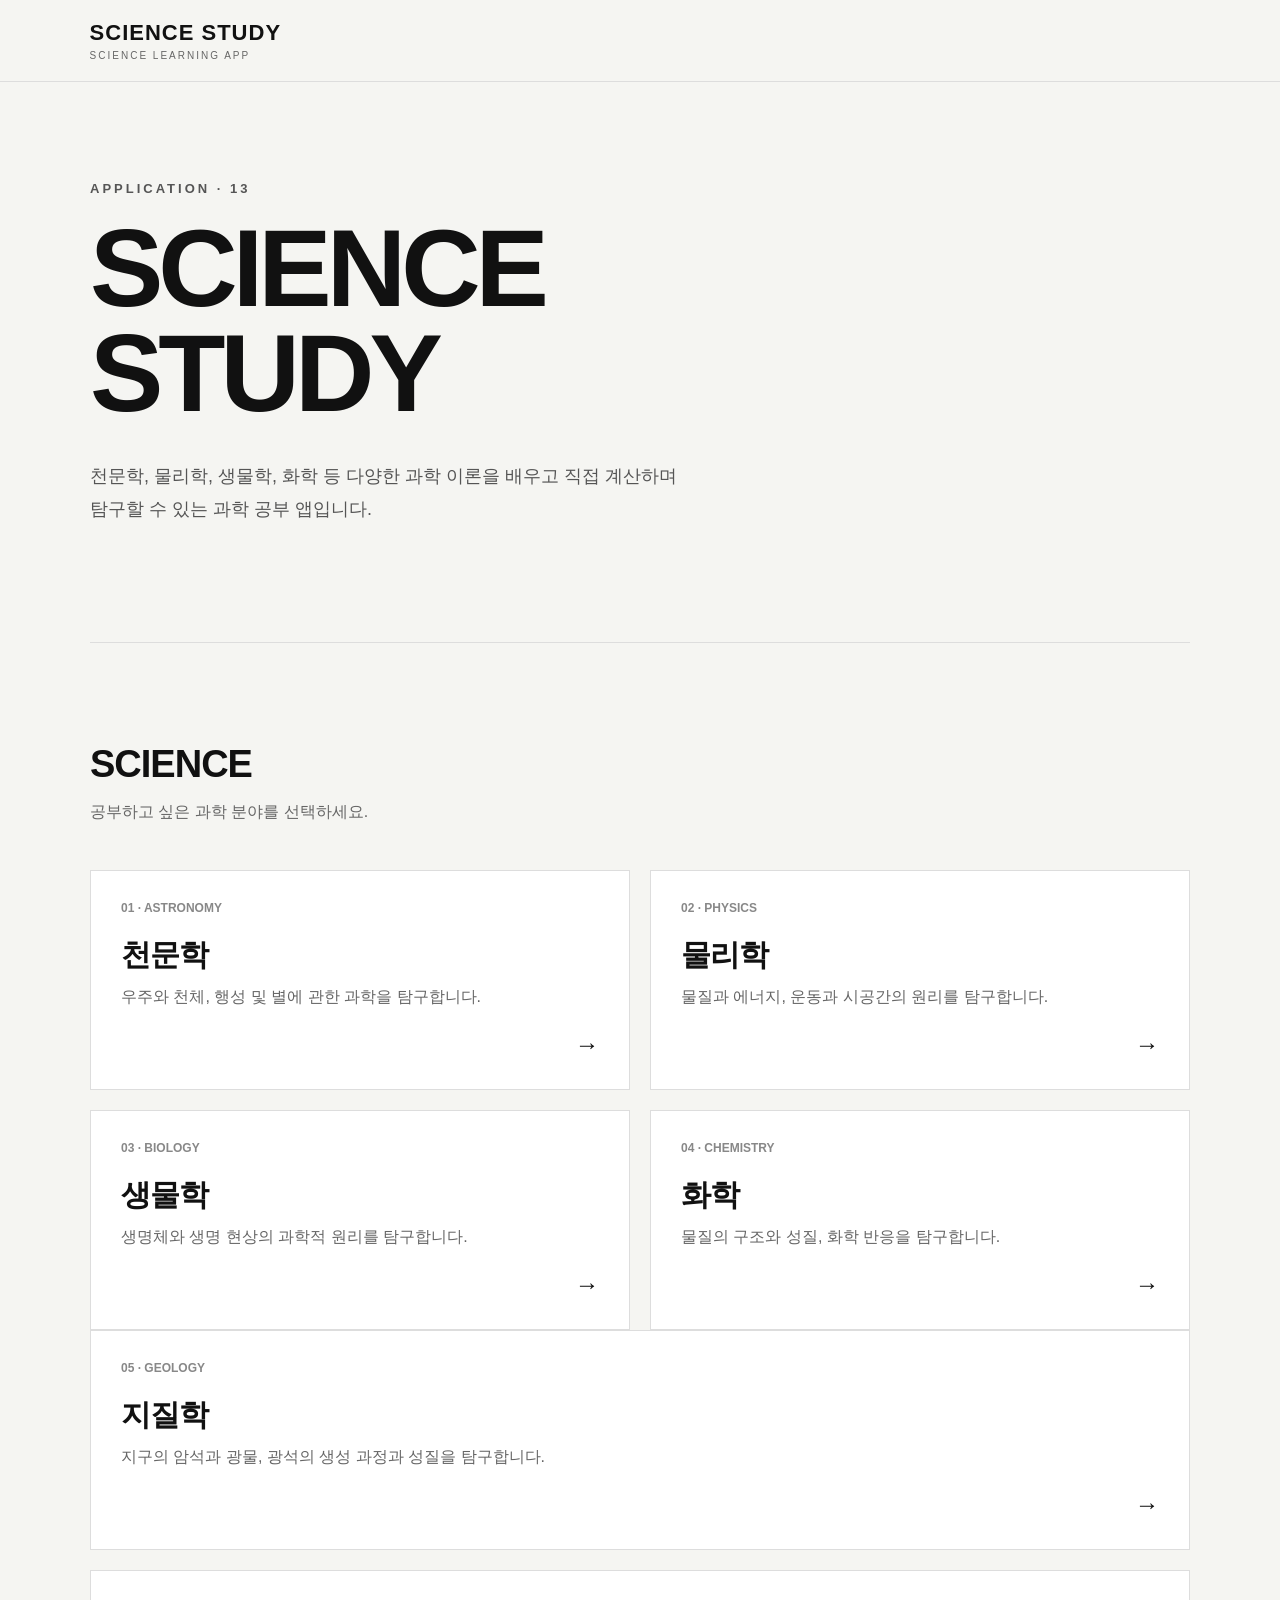
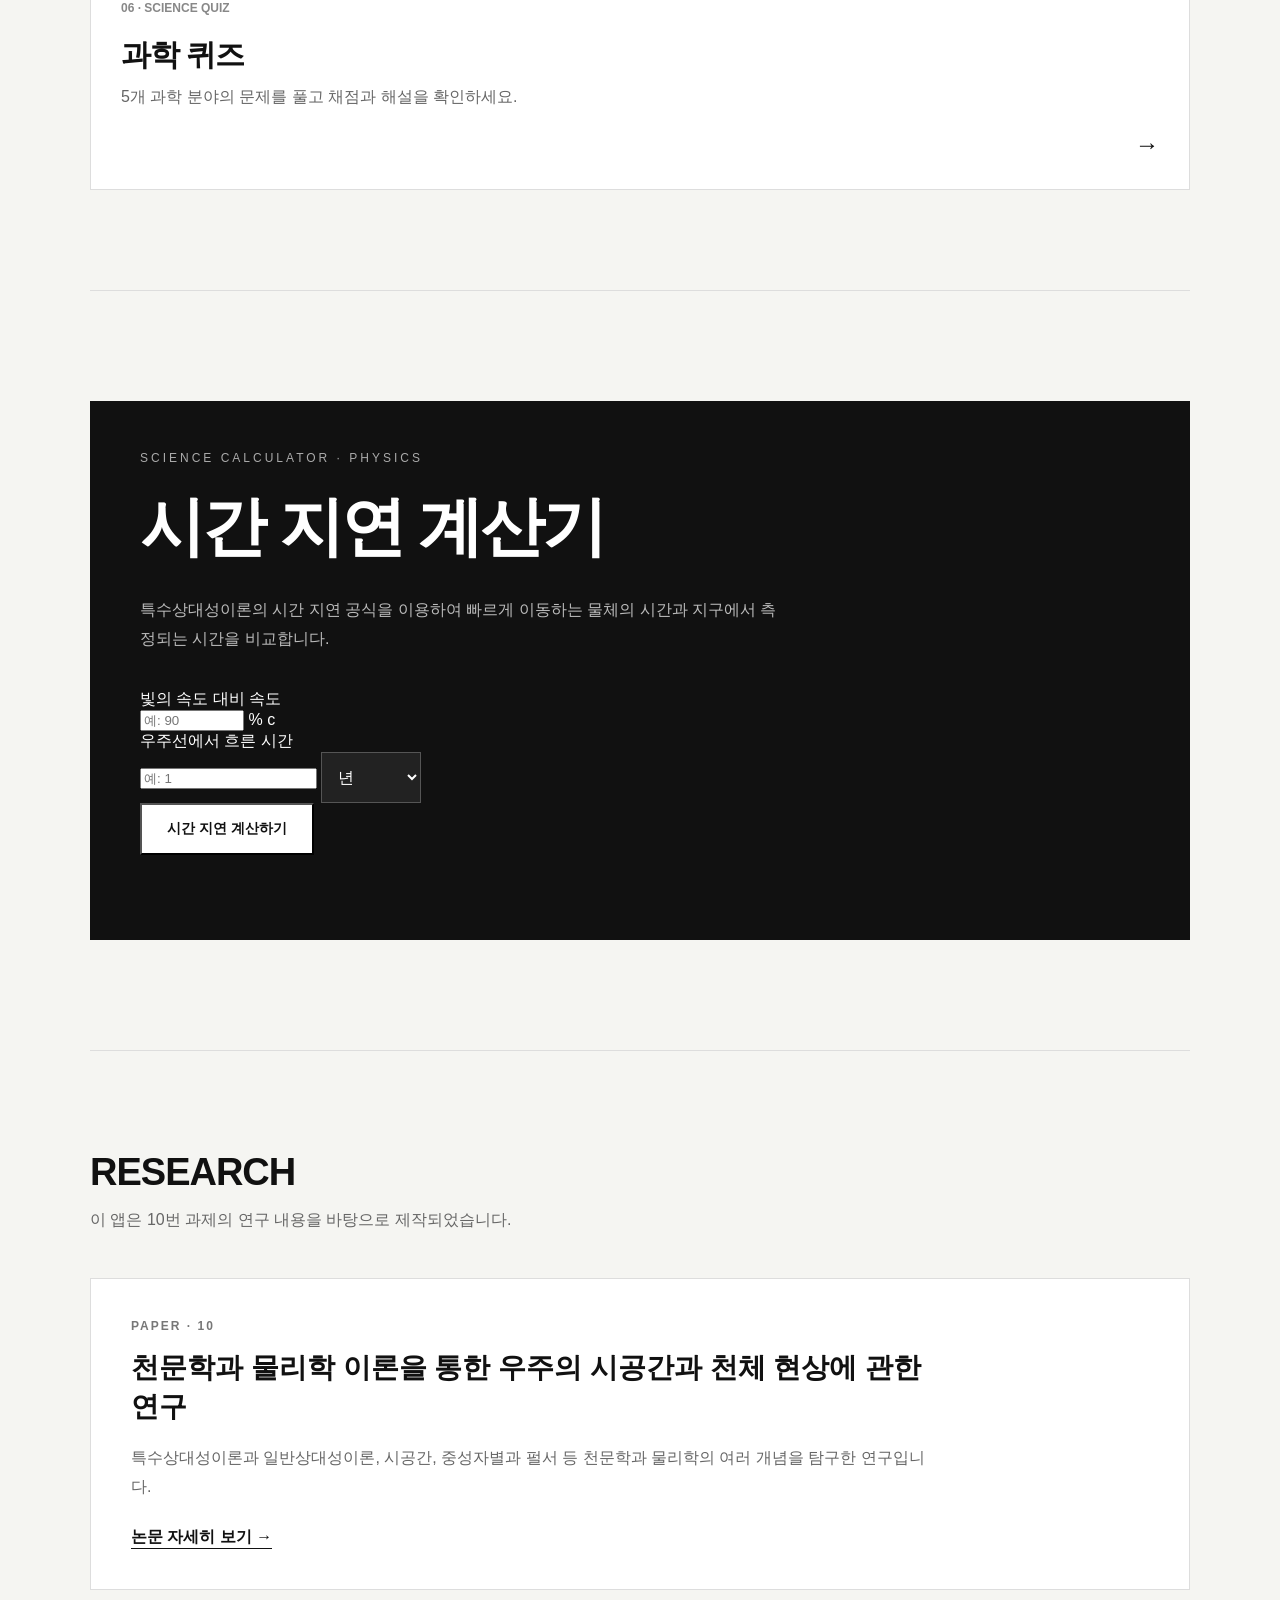
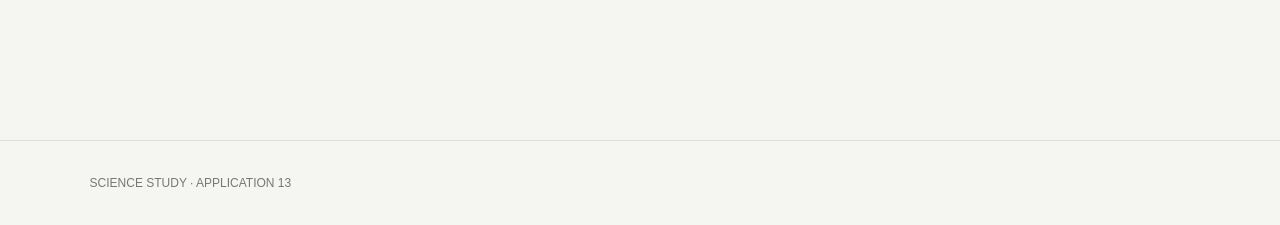
==== app.html @ 79bef34b "Add files via upload" ====
<!DOCTYPE html>
<html lang="ko">
<head>
    <meta charset="UTF-8">

    <meta
        name="viewport"
        content="width=device-width, initial-scale=1.0"
    >

    <title>SCIENCE STUDY | 과학 공부 앱</title>

    <style>
        * {
            box-sizing: border-box;
        }

        html {
            scroll-behavior: smooth;
        }

        body {
            margin: 0;
            font-family:
                Arial,
                "Noto Sans KR",
                sans-serif;
            background: #f5f5f2;
            color: #111;
        }

        a {
            color: inherit;
            text-decoration: none;
        }

        /* =========================
           HEADER
        ========================== */

        header {
            position: sticky;
            top: 0;
            z-index: 100;

            display: flex;
            justify-content: space-between;
            align-items: center;

            padding: 20px 7%;

            background: rgba(245, 245, 242, 0.95);
            border-bottom: 1px solid #ddd;
        }

        .logo {
            font-size: 22px;
            font-weight: 800;
            letter-spacing: 1px;
        }

        .logo span {
            display: block;
            margin-top: 4px;

            font-size: 10px;
            font-weight: 500;
            letter-spacing: 2px;

            color: #666;
        }

        .back-link {
            font-size: 13px;
            font-weight: 600;
        }

        .back-link:hover {
            text-decoration: underline;
        }

        /* =========================
           MAIN
        ========================== */

        main {
            width: min(1100px, 88%);
            margin: 0 auto;
        }

        /* =========================
           HERO
        ========================== */

        .hero {
            min-height: 560px;

            display: flex;
            flex-direction: column;
            justify-content: center;

            padding: 80px 0;
        }

        .hero-label {
            margin-bottom: 20px;

            font-size: 13px;
            font-weight: 700;
            letter-spacing: 3px;

            color: #555;
        }

        .hero h1 {
            margin: 0;

            font-size: clamp(56px, 9vw, 110px);
            line-height: 0.95;
            letter-spacing: -5px;
        }

        .hero h1 strong {
            font-weight: 800;
        }

        .hero-description {
            max-width: 600px;

            margin-top: 35px;

            font-size: 18px;
            line-height: 1.8;
            color: #555;
        }

        /* =========================
           SUBJECTS
        ========================== */

        .section {
            padding: 100px 0;
            border-top: 1px solid #ddd;
        }

        .section-title {
            margin: 0 0 12px;

            font-size: 38px;
            letter-spacing: -1px;
        }

        .section-description {
            margin: 0 0 45px;

            color: #666;
            line-height: 1.7;
        }

        .subject-grid {
            display: grid;
            grid-template-columns: repeat(2, 1fr);
            gap: 20px;
        }

        .subject-card {
            min-height: 220px;

            display: flex;
            flex-direction: column;
            justify-content: space-between;

            padding: 30px;

            background: #fff;
            border: 1px solid #ddd;

            transition:
                transform 0.25s ease,
                box-shadow 0.25s ease;
        }

        .subject-card:hover {
            transform: translateY(-5px);

            box-shadow:
                0 15px 35px rgba(0, 0, 0, 0.08);
        }

        .subject-number {
            font-size: 12px;
            font-weight: 700;
            color: #888;
        }

        .subject-card h3 {
            margin: 20px 0 8px;

            font-size: 30px;
            letter-spacing: -1px;
        }

        .subject-card p {
            margin: 0;

            color: #666;
            line-height: 1.6;
        }

        .subject-arrow {
            align-self: flex-end;

            font-size: 24px;
        }

        /* =========================
           CALCULATOR
        ========================== */

        .calculator-section {
            padding: 110px 0;
            border-top: 1px solid #ddd;
        }

        .calculator-box {
            padding: 50px;

            background: #111;
            color: #fff;
        }

        .calculator-box .label {
            margin-bottom: 18px;

            font-size: 12px;
            letter-spacing: 3px;
            color: #aaa;
        }

        .calculator-box h2 {
            margin: 0;

            font-size: clamp(36px, 6vw, 65px);
            letter-spacing: -3px;
        }

        .calculator-box p {
            max-width: 650px;

            margin: 25px 0 35px;

            color: #bbb;
            line-height: 1.8;
        }

        .calculator-button {
            display: inline-block;

            padding: 15px 25px;

            background: #fff;
            color: #111;

            font-size: 14px;
            font-weight: 700;

            transition:
                background 0.2s ease,
                color 0.2s ease;
        }

        .calculator-button:hover {
            background: #ddd;
        }

        /* =========================
           PAPER
        ========================== */

        .paper-box {
            padding: 40px;

            background: #fff;
            border: 1px solid #ddd;
        }

        .paper-box .paper-label {
            margin-bottom: 15px;

            font-size: 12px;
            font-weight: 700;
            letter-spacing: 2px;
            color: #777;
        }

        .paper-box h3 {
            max-width: 800px;

            margin: 0 0 18px;

            font-size: 28px;
            line-height: 1.4;
        }

        .paper-box p {
            max-width: 800px;

            margin: 0 0 25px;

            color: #666;
            line-height: 1.8;
        }

        .paper-link {
            display: inline-block;

            font-weight: 700;
            border-bottom: 1px solid #111;
        }

        /* =========================
           FOOTER
        ========================== */

        footer {
            margin-top: 50px;
            padding: 35px 7%;

            border-top: 1px solid #ddd;

            font-size: 12px;
            color: #777;
        }

        /* =========================
           MOBILE
        ========================== */

        @media (max-width: 700px) {

            header {
                padding: 18px 5%;
            }

            main {
                width: 90%;
            }

            .hero {
                min-height: 500px;
            }

            .hero h1 {
                font-size: 60px;
                letter-spacing: -3px;
            }

            .subject-grid {
                grid-template-columns: 1fr;
            }

            .calculator-box {
                padding: 30px;
            }

            .paper-box {
                padding: 30px;
            }

        }

.input-with-unit select {
    min-width: 100px;
    padding: 15px 12px;

    border: 1px solid #555;

    background: #222;
    color: #fff;

    font-size: 16px;

    cursor: pointer;
    outline: none;
}

.input-with-unit select:focus {
    border-color: #fff;
}

    </style>
</head>

<body>

    <!-- =========================
         HEADER
    ========================== -->

    <header>

        <div class="logo">
            SCIENCE STUDY
            <span>SCIENCE LEARNING APP</span>
        </div>

    </header>


    <main>

        <!-- =========================
             HERO
        ========================== -->

        <section class="hero">

            <div class="hero-label">
                APPLICATION · 13
            </div>

            <h1>
                SCIENCE<br>
                <strong>STUDY</strong>
            </h1>

            <p class="hero-description">
                천문학, 물리학, 생물학, 화학 등
                다양한 과학 이론을 배우고
                직접 계산하며 탐구할 수 있는
                과학 공부 앱입니다.
            </p>

        </section>


        <!-- =========================
             SUBJECTS
        ========================== -->

        <section class="section">

            <h2 class="section-title">
                SCIENCE
            </h2>

            <p class="section-description">
                공부하고 싶은 과학 분야를 선택하세요.
            </p>


            <div class="subject-grid">

                <a
                    href="astronomy.html"
                    class="subject-card"
                >

                    <div>
                        <div class="subject-number">
                            01 · ASTRONOMY
                        </div>

                        <h3>
                            천문학
                        </h3>

                        <p>
                            우주와 천체,
                            행성 및 별에 관한 과학을 탐구합니다.
                        </p>
                    </div>

                    <div class="subject-arrow">
                        →
                    </div>

                </a>


                <a
                    href="physics.html"
                    class="subject-card"
                >

                    <div>
                        <div class="subject-number">
                            02 · PHYSICS
                        </div>

                        <h3>
                            물리학
                        </h3>

                        <p>
                            물질과 에너지,
                            운동과 시공간의 원리를 탐구합니다.
                        </p>
                    </div>

                    <div class="subject-arrow">
                        →
                    </div>

                </a>


                <a
                    href="biology.html"
                    class="subject-card"
                >

                    <div>
                        <div class="subject-number">
                            03 · BIOLOGY
                        </div>

                        <h3>
                            생물학
                        </h3>

                        <p>
                            생명체와 생명 현상의
                            과학적 원리를 탐구합니다.
                        </p>
                    </div>

                    <div class="subject-arrow">
                        →
                    </div>

                </a>


                <a
                    href="chemistry.html"
                    class="subject-card"
                >

                    <div>
                        <div class="subject-number">
                            04 · CHEMISTRY
                        </div>

                        <h3>
                            화학
                        </h3>

                        <p>
                            물질의 구조와 성질,
                            화학 반응을 탐구합니다.
                        </p>
                    </div>

                    <div class="subject-arrow">
                        →
                    </div>

                </a>

            </div>

<a
    href="geology.html"
    class="subject-card"
>
    <div>

        <div class="subject-number">
            05 · GEOLOGY
        </div>

        <h3>
            지질학
        </h3>

        <p>
            지구의 암석과 광물,
            광석의 생성 과정과 성질을 탐구합니다.
        </p>

    </div>

    <div class="subject-arrow">
        →
    </div>

</a>

<a href="quiz.html" class="subject-card" style="margin-top: 20px;">
    <div>
        <div class="subject-number">06 · SCIENCE QUIZ</div>
        <h3>과학 퀴즈</h3>
        <p>5개 과학 분야의 문제를 풀고 채점과 해설을 확인하세요.</p>
    </div>
    <div class="subject-arrow">→</div>
</a>

        </section>


        <!-- =========================
             CALCULATOR
        ========================== -->

<section
    id="calculator"
    class="calculator-section"
>

    <div class="calculator-box">

        <div class="label">
            SCIENCE CALCULATOR · PHYSICS
        </div>

        <h2>
            시간 지연 계산기
        </h2>

        <p>
            특수상대성이론의 시간 지연 공식을 이용하여
            빠르게 이동하는 물체의 시간과
            지구에서 측정되는 시간을 비교합니다.
        </p>


        <!-- 입력 영역 -->

        <div class="calculator-form">

            <div class="input-group">

                <label for="speed">
                    빛의 속도 대비 속도
                </label>

                <div class="input-with-unit">

                    <input
                        type="number"
                        id="speed"
                        min="0"
                        max="99.999999"
                        step="0.1"
                        placeholder="예: 90"
                    >

                    <span>% c</span>

                </div>

            </div>


           <div class="input-group">

    <label for="properTime">
        우주선에서 흐른 시간
    </label>

    <div class="input-with-unit">

        <input
            type="number"
            id="properTime"
            min="0"
            step="0.01"
            placeholder="예: 1"
        >

        <select id="timeUnit">

            <option value="year">
                년
            </option>

            <option value="month">
                개월
            </option>

            <option value="day">
                일
            </option>

        </select>

                </div>

            </div>


            <button
                type="button"
                id="calculateTime"
                class="calculator-button"
            >
                시간 지연 계산하기
            </button>

        </div>


        <!-- 오류 메시지 -->

        <p
            id="calculatorError"
            class="calculator-error"
            aria-live="polite"
        ></p>


        <!-- 계산 결과 -->

        <div
            id="calculatorResult"
            class="calculator-result"
            hidden
        >

            <div class="result-header">
                CALCULATION RESULT
            </div>


            <div class="result-grid">

                <div class="result-item">

                    <span>
                        로렌츠 인자 γ
                    </span>

                    <strong id="gammaResult">
                        -
                    </strong>

                </div>


                <div class="result-item">

                    <span>
                        우주선 기준 시간
                    </span>

                    <strong id="properTimeResult">
                        -
                    </strong>

                </div>


                <div class="result-item">

                    <span>
                        지구 기준 시간
                    </span>

                    <strong id="earthTimeResult">
                        -
                    </strong>

                </div>


                <div class="result-item">

                    <span>
                        시간 차이
                    </span>

                    <strong id="timeDifferenceResult">
                        -
                    </strong>

                </div>

            </div>


            <div class="formula-box">

                <div>
                    사용한 공식
                </div>

                <strong>
                    Δt = γΔτ
                </strong>

                <small>
                    γ = 1 / √(1 − v²/c²)
                </small>

            </div>


            <p class="result-note">
                이 계산은 특수상대성이론의 시간 지연 공식을
                이용한 학습용 계산입니다.
            </p>

        </div>

    </div>

</section>

        <!-- =========================
             PAPER
        ========================== -->

        <section class="section">

            <h2 class="section-title">
                RESEARCH
            </h2>

            <p class="section-description">
                이 앱은 10번 과제의 연구 내용을 바탕으로 제작되었습니다.
            </p>


            <div class="paper-box">

                <div class="paper-label">
                    PAPER · 10
                </div>

                <h3>
                    천문학과 물리학 이론을 통한
                    우주의 시공간과 천체 현상에 관한 연구
                </h3>

                <p>
                    특수상대성이론과 일반상대성이론,
                    시공간, 중성자별과 펄서 등
                    천문학과 물리학의 여러 개념을
                    탐구한 연구입니다.
                </p>

                <a
                    href="paper10.html"
                    class="paper-link"
                >
                    논문 자세히 보기 →
                </a>

            </div>

        </section>

    </main>


    <!-- =========================
         FOOTER
    ========================== -->

    <footer>

        SCIENCE STUDY · APPLICATION 13

    </footer>

<script>

    const speedInput =
        document.getElementById("speed");

    const properTimeInput =
        document.getElementById("properTime");

    const timeUnit =
        document.getElementById("timeUnit");

    const calculateButton =
        document.getElementById("calculateTime");

    const errorMessage =
        document.getElementById("calculatorError");

    const resultBox =
        document.getElementById("calculatorResult");

    const gammaResult =
        document.getElementById("gammaResult");

    const properTimeResult =
        document.getElementById("properTimeResult");

    const earthTimeResult =
        document.getElementById("earthTimeResult");

    const timeDifferenceResult =
        document.getElementById("timeDifferenceResult");


    calculateButton.addEventListener(
        "click",
        () => {

            errorMessage.textContent = "";
            resultBox.hidden = true;


            const speedPercent =
                Number(speedInput.value);

            const properTime =
                Number(properTimeInput.value);


            /* 입력값 확인 */

            if (
                !Number.isFinite(speedPercent) ||
                speedPercent < 0 ||
                speedPercent >= 100
            ) {

                errorMessage.textContent =
                    "속도는 0 이상 100% 미만으로 입력하세요.";

                return;
            }


            if (
                !Number.isFinite(properTime) ||
                properTime <= 0
            ) {

                errorMessage.textContent =
                    "우주선에서 흐른 시간은 0보다 큰 값을 입력하세요.";

                return;
            }


            /* =========================
               특수상대성이론 계산

               β = v / c
               γ = 1 / √(1 - β²)
               Δt = γΔτ
            ========================== */

            const beta =
                speedPercent / 100;

            const gamma =
                1 / Math.sqrt(
                    1 - Math.pow(beta, 2)
                );

            const earthTime =
                gamma * properTime;

            const timeDifference =
                earthTime - properTime;


            /* 선택한 시간 단위 */

            let unitLabel = "년";

            if (timeUnit.value === "month") {
                unitLabel = "개월";
            }

            if (timeUnit.value === "day") {
                unitLabel = "일";
            }


            /* 결과 표시 */

            gammaResult.textContent =
                gamma.toFixed(3);

            properTimeResult.textContent =
                `${properTime.toFixed(3)} ${unitLabel}`;

            earthTimeResult.textContent =
                `${earthTime.toFixed(3)} ${unitLabel}`;

            timeDifferenceResult.textContent =
                `${timeDifference.toFixed(3)} ${unitLabel}`;


            resultBox.hidden = false;

        }
    );

</script>

</body>
</html>
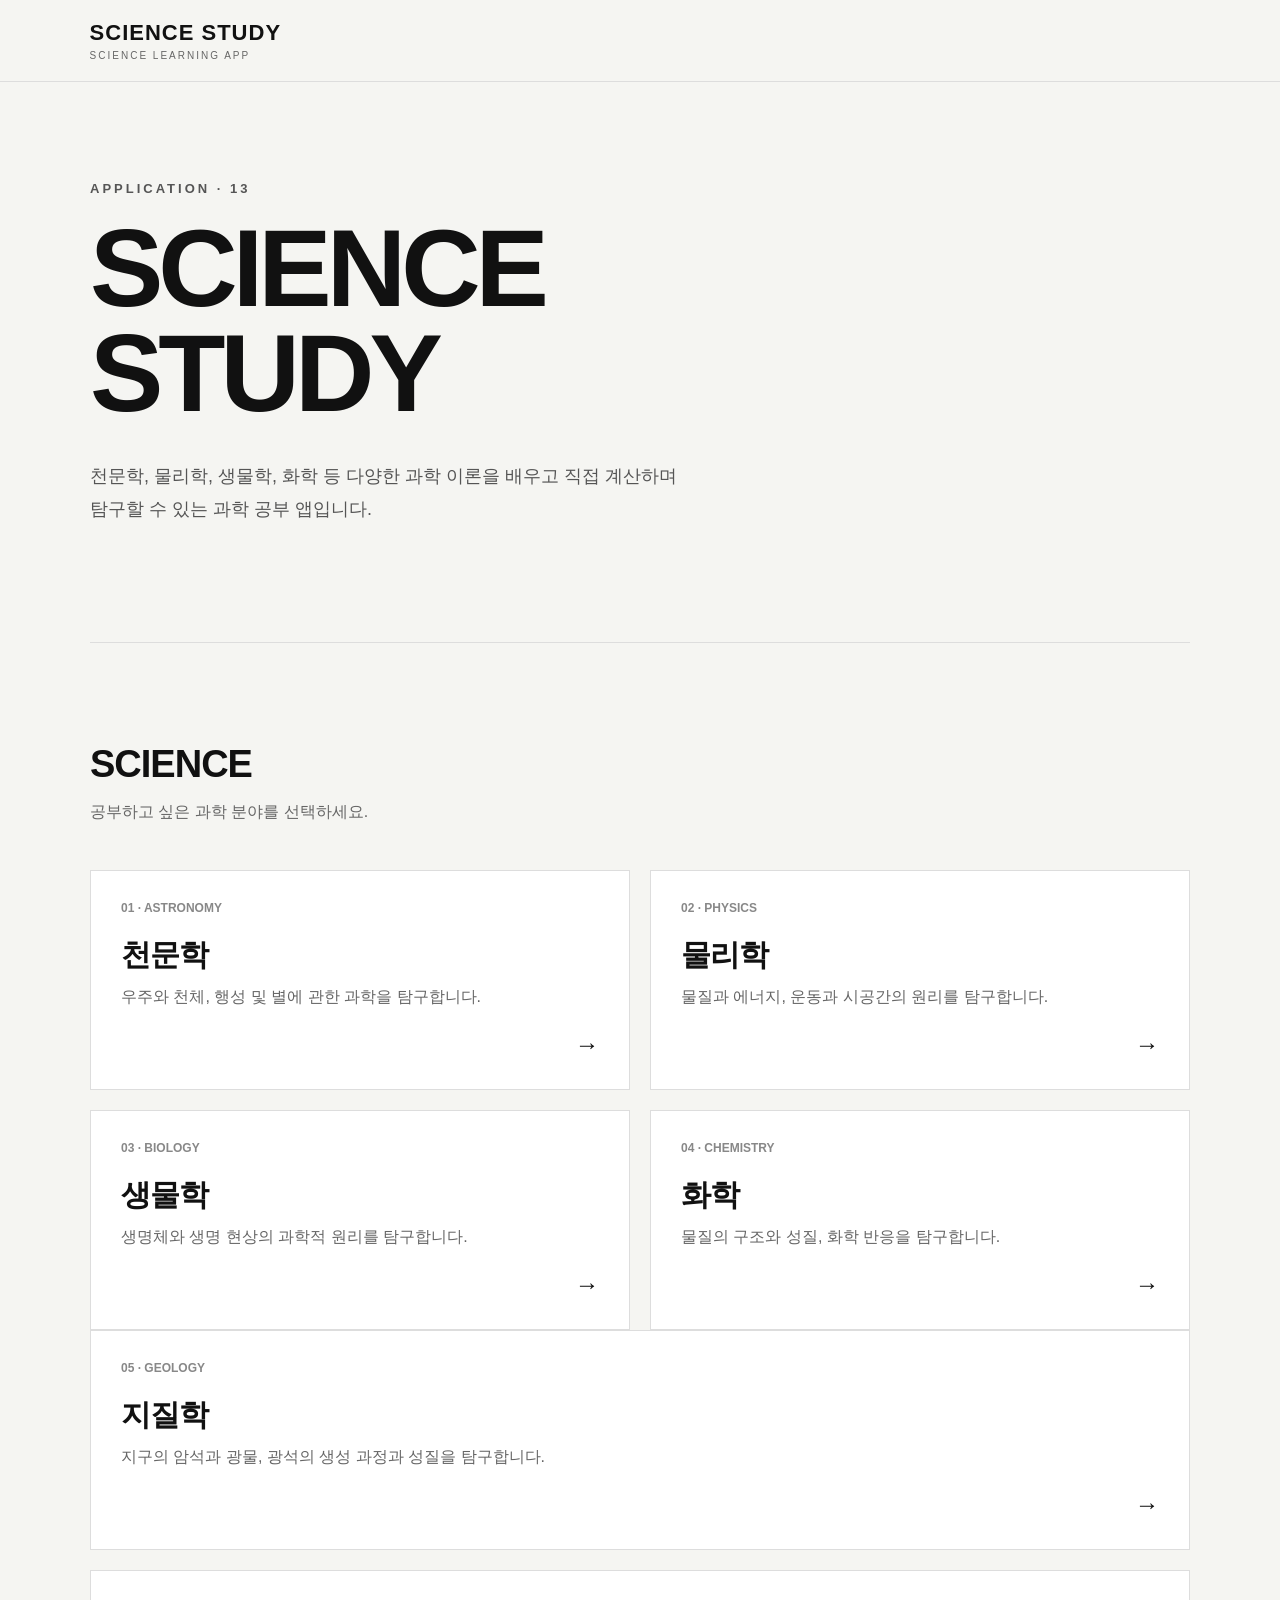
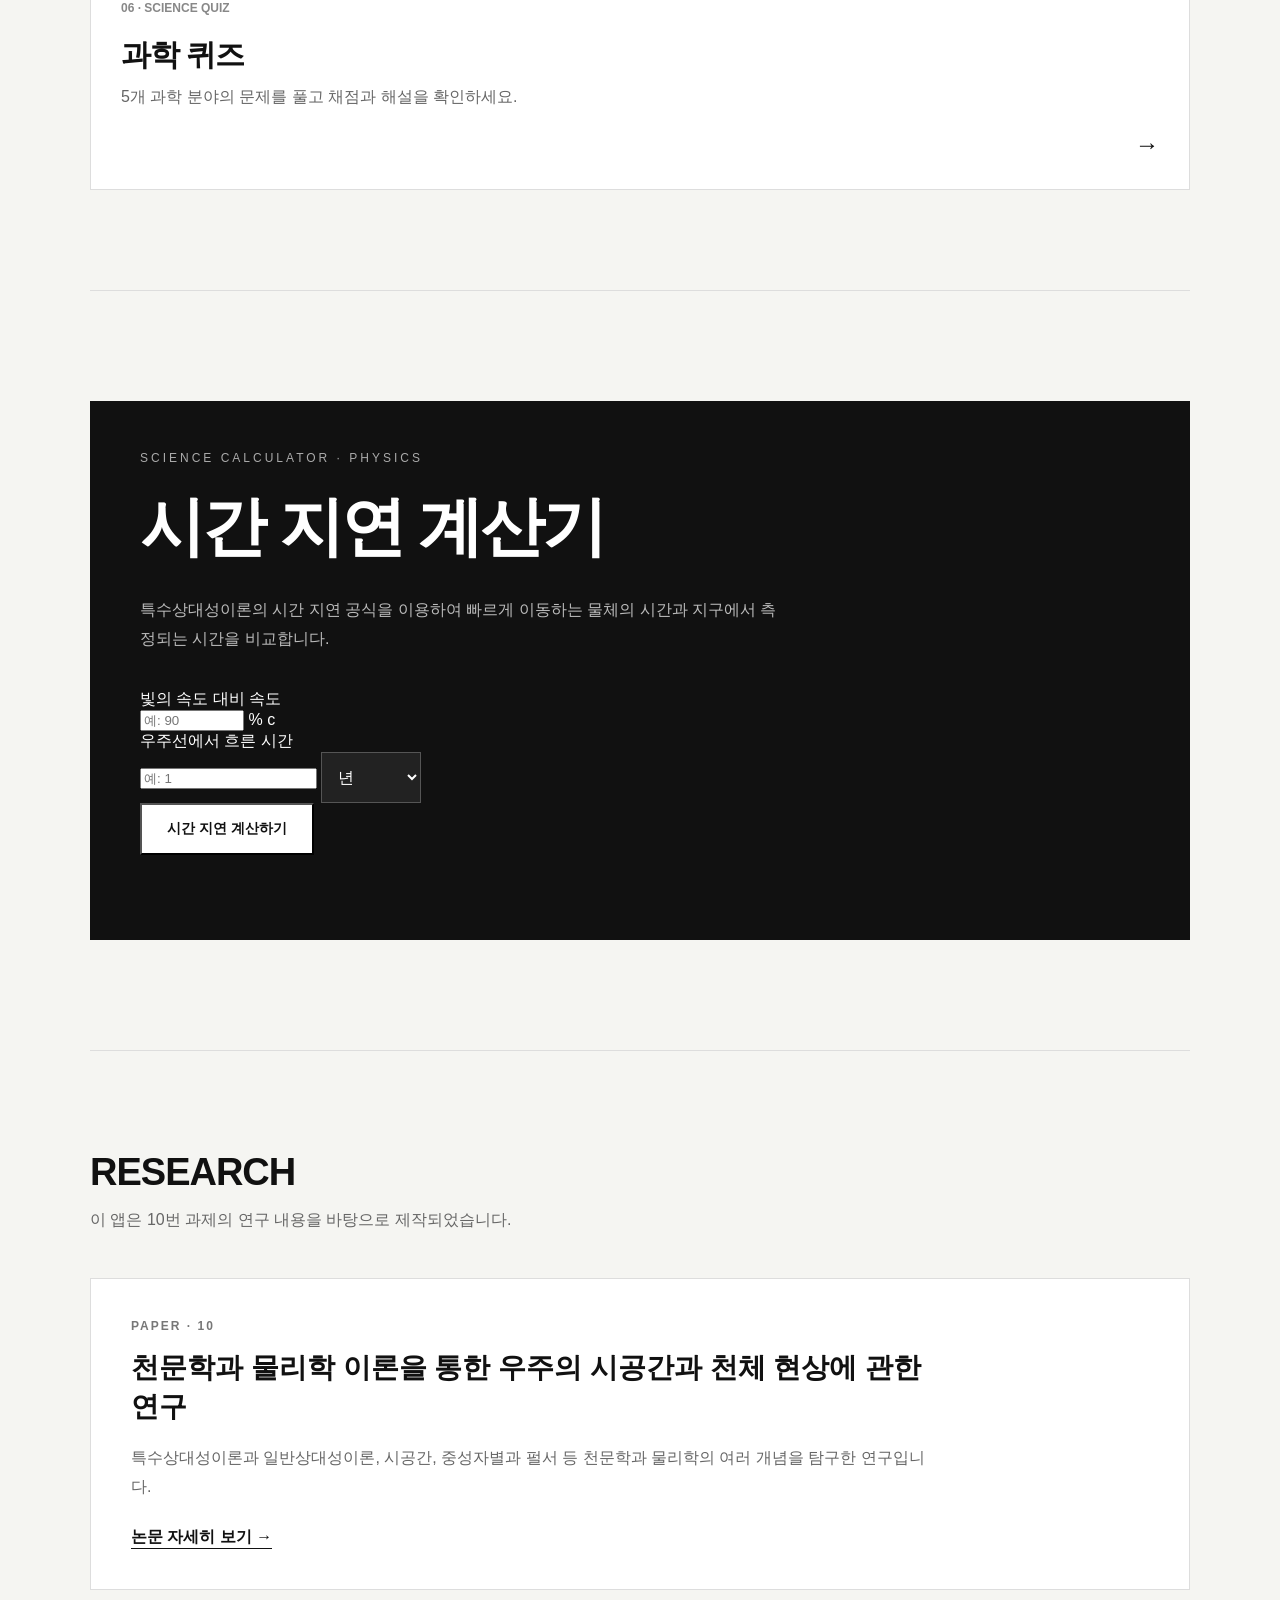
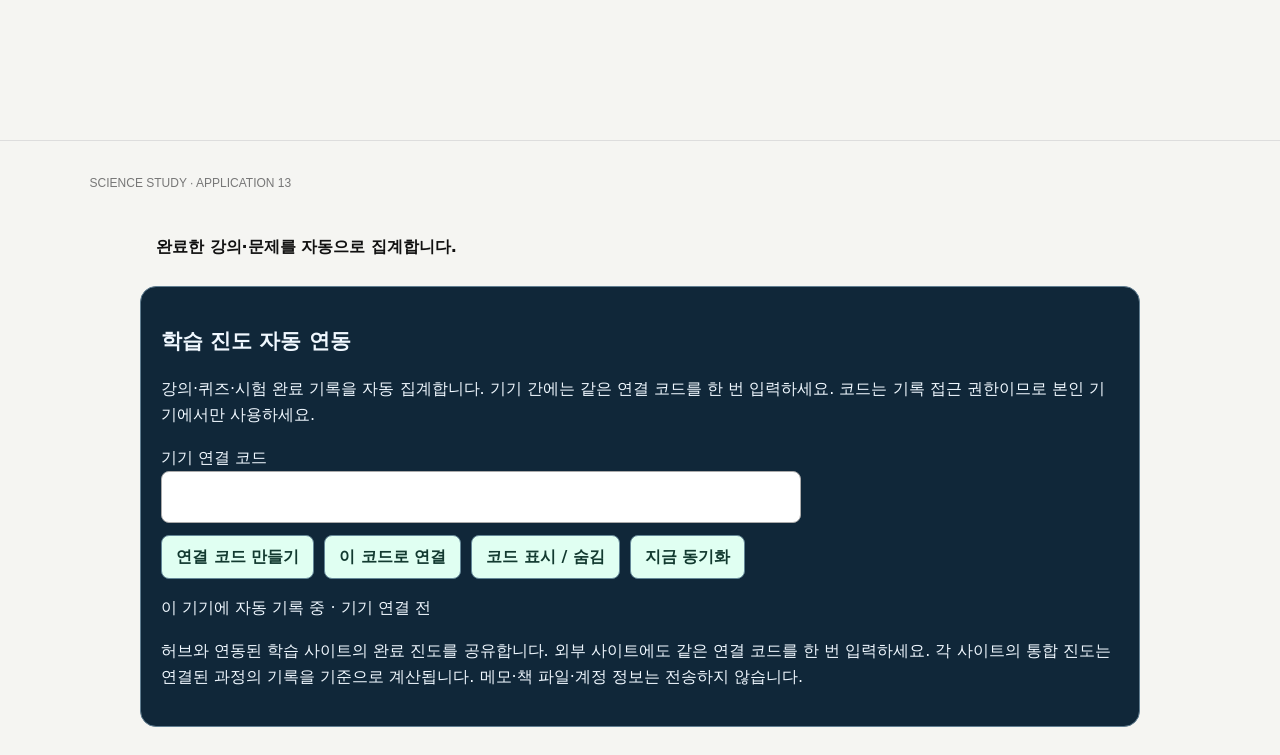
==== commit 286ffe1f: "Sync completed science lessons and graded quizzes with Study Nexus" ====
--- a/app.html
+++ b/app.html
@@ -389,7 +389,7 @@
 }
 
     </style>
-</head>
+<script src="/progress-core.js" defer></script><script src="/nexus-site-config.js" defer></script><script src="/nexus-site-adapter.js" defer></script><script src="/progress-client.js" data-api="https://study-nexus-hub.vercel.app/api/progress" defer></script></head>
 
 <body>
 
